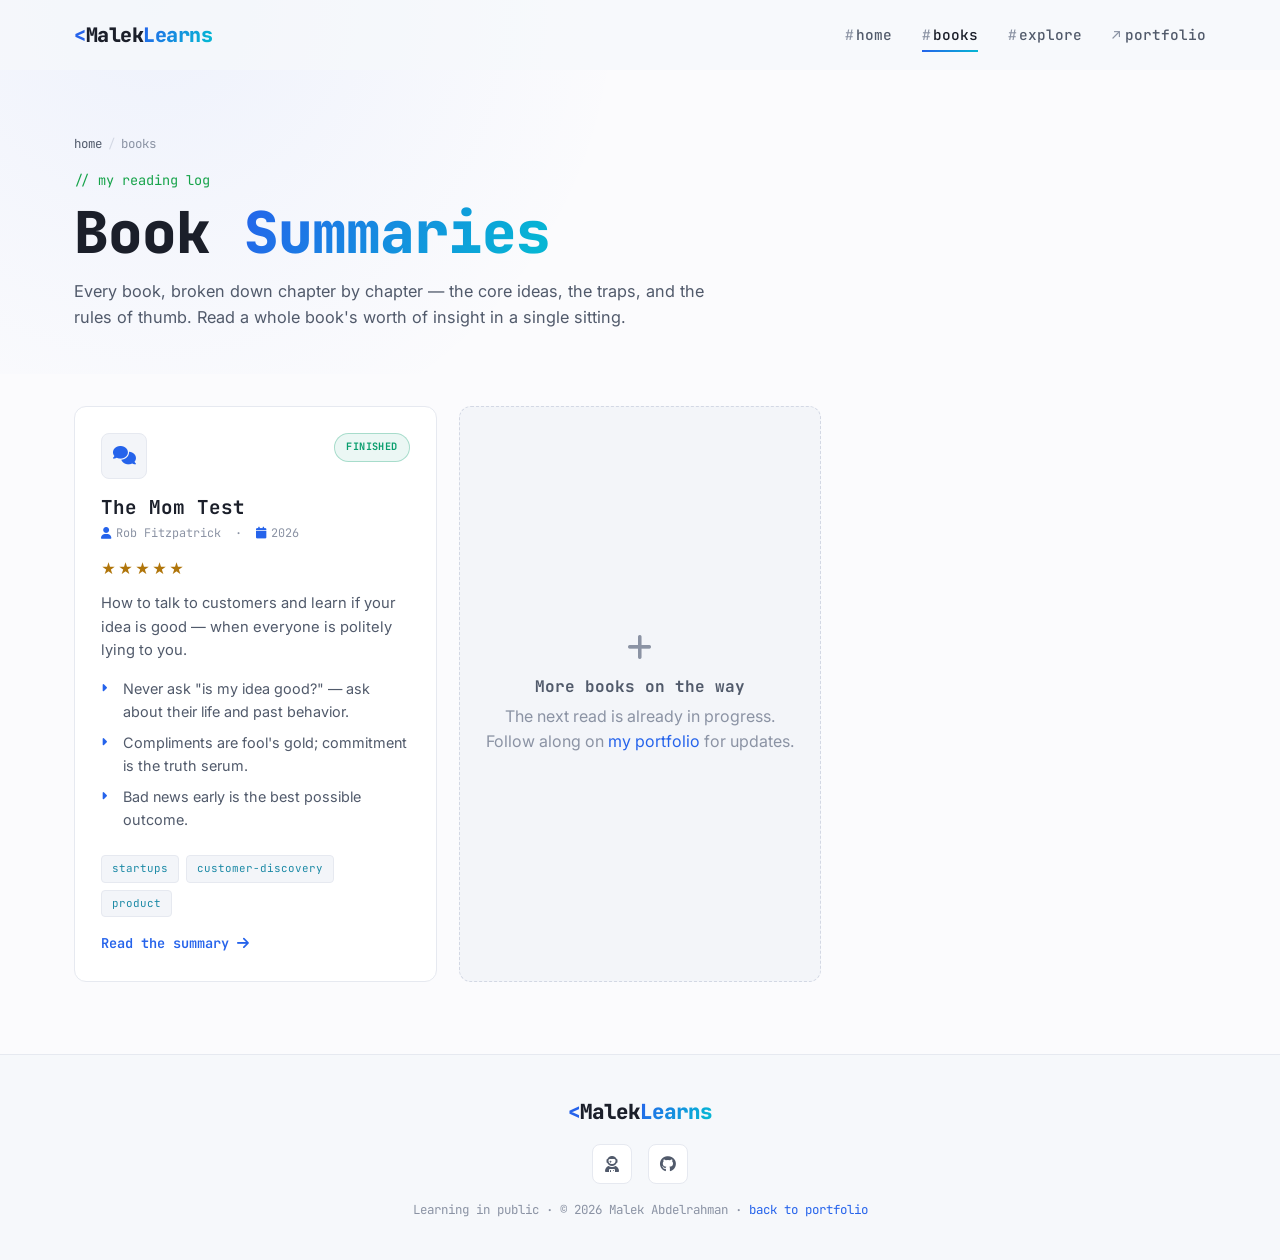
==== books/index.html @ 6e014e61 "Add learning hub website (Code Studio theme) with The Mom Test summary Build a static GitHub Pages l" ====
<!DOCTYPE html>
<html lang="en">
<head>
    <meta charset="UTF-8">
    <meta name="viewport" content="width=device-width, initial-scale=1.0">
    <title>Book Summaries | MalekLearns</title>
    <meta name="description" content="Chapter-by-chapter book summaries — the big ideas, traps to avoid, and rules of thumb you can actually use.">
    <link rel="preconnect" href="https://fonts.googleapis.com">
    <link rel="preconnect" href="https://fonts.gstatic.com" crossorigin>
    <link href="https://fonts.googleapis.com/css2?family=JetBrains+Mono:wght@400;500;700;800&family=Inter:wght@400;500;600;700;800&display=swap" rel="stylesheet">
    <link rel="stylesheet" href="https://cdnjs.cloudflare.com/ajax/libs/font-awesome/6.5.1/css/all.min.css">
    <link rel="stylesheet" href="../css/styles.css">
    <link rel="stylesheet" href="../css/learning.css">
</head>
<body class="theme-studio" data-tilt="off">

    <div class="scroll-progress" id="scrollProgress"></div>

    <!-- NAVBAR -->
    <nav class="navbar" id="navbar">
        <div class="nav-container">
            <a href="../index.html" class="nav-logo"><span class="logo-bracket">&lt;</span>Malek<span class="logo-dot">Learns</span></a>
            <div class="nav-links" id="navLinks">
                <a href="../index.html" class="nav-link">home</a>
                <a href="./index.html" class="nav-link active">books</a>
                <a href="../index.html#explore" class="nav-link">explore</a>
                <a href="https://malek-abdelrahman-hassan.github.io/" class="nav-link external" target="_blank" rel="noopener">portfolio</a>
            </div>
            <button class="nav-toggle" id="navToggle" aria-label="Toggle menu"><span></span><span></span><span></span></button>
        </div>
    </nav>
    <div class="nav-overlay" id="navOverlay"></div>

    <!-- PAGE HERO -->
    <header class="page-hero">
        <div class="container">
            <p class="crumbs"><a href="../index.html">home</a><span>/</span>books</p>
            <p class="page-kicker">// my reading log</p>
            <h1 class="page-title">Book <span class="name-highlight">Summaries</span></h1>
            <p class="page-sub">Every book, broken down chapter by chapter — the core ideas, the traps, and the rules of thumb. Read a whole book's worth of insight in a single sitting.</p>
        </div>
    </header>

    <!-- BOOKS GRID -->
    <main class="section" style="padding-top:32px;">
        <div class="container">
            <div class="knowledge-grid">

                <!-- The Mom Test -->
                <a href="./the-mom-test/" class="k-card scroll-reveal">
                    <div class="k-head">
                        <div class="k-icon"><i class="fas fa-comments"></i></div>
                        <span class="k-status done">Finished</span>
                    </div>
                    <h3 class="k-title">The Mom Test</h3>
                    <p class="k-meta"><i class="fas fa-user"></i>Rob Fitzpatrick &nbsp;·&nbsp; <i class="fas fa-calendar"></i>2026</p>
                    <div class="k-rating">★★★★★</div>
                    <p class="k-desc">How to talk to customers and learn if your idea is good — when everyone is politely lying to you.</p>
                    <ul class="k-takeaways">
                        <li>Never ask "is my idea good?" — ask about their life and past behavior.</li>
                        <li>Compliments are fool's gold; commitment is the truth serum.</li>
                        <li>Bad news early is the best possible outcome.</li>
                    </ul>
                    <div class="k-tags"><span class="k-tag">startups</span><span class="k-tag">customer-discovery</span><span class="k-tag">product</span></div>
                    <span class="k-cta">Read the summary <i class="fas fa-arrow-right"></i></span>
                </a>

                <!-- Placeholder -->
                <div class="k-card is-soon scroll-reveal">
                    <i class="fas fa-plus"></i>
                    <p class="k-soon-title">More books on the way</p>
                    <p>The next read is already in progress. Follow along on <a href="https://malek-abdelrahman-hassan.github.io/" target="_blank" rel="noopener" style="color:var(--accent)">my portfolio</a> for updates.</p>
                </div>

            </div>
        </div>
    </main>

    <!-- FOOTER -->
    <footer class="footer">
        <div class="container footer-content">
            <div class="footer-logo"><span class="logo-bracket">&lt;</span>Malek<span class="logo-dot">Learns</span></div>
            <div class="footer-socials">
                <a href="https://malek-abdelrahman-hassan.github.io/" target="_blank" rel="noopener" aria-label="Portfolio"><i class="fas fa-user-astronaut"></i></a>
                <a href="https://github.com/Malek-Abdelrahman-Hassan/MalekLearns" target="_blank" rel="noopener" aria-label="GitHub"><i class="fab fa-github"></i></a>
            </div>
            <p class="footer-copy">Learning in public · &copy; <span id="year">2026</span> Malek Abdelrahman · <a href="https://malek-abdelrahman-hassan.github.io/" target="_blank" rel="noopener">back to portfolio</a></p>
        </div>
    </footer>

    <script src="../js/scripts.js"></script>
</body>
</html>
---- css/styles.css ----
/* ============================================================
   Code Studio — core theme
   Light, dynamic IDE / code-editor aesthetic.
   Single source of truth for tokens, layout, nav, footer,
   buttons, and shared animations. See STUDIO-THEME-GUIDE.md.
   ============================================================ */

:root {
    /* surfaces */
    --bg: #fbfbfd;
    --bg-2: #f3f5f9;
    --chrome: #f6f8fb;
    --surface: #ffffff;
    --line: #e6e9f0;
    --line-strong: #d3d8e4;

    /* text */
    --ink: #1b1f2a;
    --ink-soft: #515a6b;
    --ink-faint: #8b93a4;

    /* syntax tokens */
    --kw: #9b2bd6;
    --fn: #b0750a;
    --str: #c0392b;
    --num: #0a9e6e;
    --type: #1d8aa6;
    --var: #2563eb;
    --comment: #16a34a;

    /* brand */
    --accent: #2563eb;
    --accent-rgb: 37, 99, 235;
    --grad: linear-gradient(120deg, #2563eb, #06b6d4 50%, #9b2bd6);

    /* type */
    --font-display: 'JetBrains Mono', monospace;
    --font-body: 'Inter', -apple-system, BlinkMacSystemFont, sans-serif;
    --font-mono: 'JetBrains Mono', monospace;

    /* metrics */
    --nav-height: 70px;
    --maxw: 1180px;
    --radius: 12px;
    --radius-sm: 8px;
    --transition: 0.28s cubic-bezier(0.16, 1, 0.3, 1);
}

/* ============ RESET / BASE ============ */
*, *::before, *::after { box-sizing: border-box; margin: 0; padding: 0; }

html { scroll-behavior: smooth; scroll-padding-top: calc(var(--nav-height) + 20px); }

body {
    font-family: var(--font-body);
    background: var(--bg);
    color: var(--ink-soft);
    line-height: 1.6;
    -webkit-font-smoothing: antialiased;
    text-rendering: optimizeLegibility;
    overflow-x: hidden;
}

a { color: inherit; text-decoration: none; }
img { max-width: 100%; display: block; }
ul { list-style: none; }

.container { width: 100%; max-width: var(--maxw); margin: 0 auto; padding: 0 24px; }

.section { padding: 72px 0; }

/* ============ SCROLL PROGRESS ============ */
.scroll-progress {
    position: fixed; top: 0; left: 0; height: 3px; width: 0%;
    background: var(--grad); background-size: 200% auto;
    animation: slideGrad 5s linear infinite;
    z-index: 2000;
}

/* ============ NAVBAR ============ */
.navbar {
    position: fixed; top: 0; left: 0; right: 0; height: var(--nav-height);
    display: flex; align-items: center;
    background: rgba(246, 248, 251, 0.72);
    border-bottom: 1px solid transparent;
    z-index: 1000; transition: var(--transition);
}
.navbar.scrolled {
    backdrop-filter: blur(12px); -webkit-backdrop-filter: blur(12px);
    border-bottom-color: var(--line);
    box-shadow: 0 4px 24px rgba(20, 30, 60, 0.05);
}
.nav-container {
    width: 100%; max-width: var(--maxw); margin: 0 auto; padding: 0 24px;
    display: flex; align-items: center; justify-content: space-between;
}
.nav-logo {
    font-family: var(--font-display); font-weight: 800; font-size: 1.25rem;
    color: var(--ink); letter-spacing: -0.5px;
}
.logo-bracket { color: var(--accent); }
.logo-dot {
    background: var(--grad); background-size: 200% auto;
    -webkit-background-clip: text; background-clip: text;
    -webkit-text-fill-color: transparent;
    animation: slideGrad 5s linear infinite;
}

.nav-links { display: flex; align-items: center; gap: 30px; }
.nav-link {
    position: relative; font-family: var(--font-display); font-size: 0.9rem;
    font-weight: 500; color: var(--ink-soft); transition: color var(--transition);
}
.nav-link::before { content: '#'; color: var(--ink-faint); margin-right: 2px; }
.nav-link::after {
    content: ''; position: absolute; left: 0; bottom: -6px; height: 2px; width: 0;
    background: var(--grad); background-size: 200% auto;
    animation: slideGrad 5s linear infinite; transition: width var(--transition);
}
.nav-link:hover, .nav-link.active { color: var(--ink); }
.nav-link:hover::after, .nav-link.active::after { width: 100%; }
.nav-link.external::before { content: '↗'; margin-right: 4px; }

.nav-toggle {
    display: none; flex-direction: column; gap: 5px; background: none;
    border: none; cursor: pointer; padding: 6px; z-index: 1100;
}
.nav-toggle span {
    display: block; width: 24px; height: 2px; background: var(--ink);
    border-radius: 2px; transition: var(--transition);
}
.nav-toggle.open span:nth-child(1) { transform: translateY(7px) rotate(45deg); }
.nav-toggle.open span:nth-child(2) { opacity: 0; }
.nav-toggle.open span:nth-child(3) { transform: translateY(-7px) rotate(-45deg); }

.nav-overlay {
    position: fixed; inset: 0; background: rgba(20, 25, 40, 0.4);
    backdrop-filter: blur(2px); opacity: 0; pointer-events: none;
    transition: opacity var(--transition); z-index: 900;
}
.nav-overlay.show { opacity: 1; pointer-events: auto; }

/* ============ BUTTONS ============ */
.btn {
    display: inline-flex; align-items: center; gap: 9px;
    font-family: var(--font-display); font-weight: 600; font-size: 0.92rem;
    padding: 12px 22px; border-radius: var(--radius-sm); cursor: pointer;
    border: 1px solid transparent; transition: var(--transition); white-space: nowrap;
}
.btn i { font-size: 0.9em; }
.btn-primary {
    background: var(--accent); color: #fff;
    box-shadow: 0 6px 18px rgba(var(--accent-rgb), 0.25);
}
.btn-primary:hover {
    transform: translateY(-2px);
    box-shadow: 0 10px 26px rgba(var(--accent-rgb), 0.35);
}
.btn-outline {
    background: var(--surface); color: var(--ink); border-color: var(--line-strong);
}
.btn-outline:hover { border-color: var(--accent); color: var(--accent); transform: translateY(-2px); }

/* ============ SECTION HEADER ============ */
.section-header { text-align: center; max-width: 640px; margin: 0 auto 48px; }
.section-tag {
    font-family: var(--font-mono); font-size: 0.78rem; color: var(--comment);
    letter-spacing: 0.04em; margin-bottom: 12px;
}
.section-tag::before { content: '// '; }
.section-title {
    font-family: var(--font-display); font-weight: 800; color: var(--ink);
    font-size: clamp(1.7rem, 4vw, 2.4rem); letter-spacing: -0.5px;
}
.section-line {
    width: 64px; height: 4px; margin: 16px auto 0; border-radius: 4px;
    background: var(--grad); background-size: 200% auto;
    animation: slideGrad 5s linear infinite;
}

/* gradient text helper */
.name-highlight {
    background: var(--grad); background-size: 200% auto;
    -webkit-background-clip: text; background-clip: text;
    -webkit-text-fill-color: transparent;
    animation: slideGrad 6s linear infinite;
}

/* ============ FOOTER ============ */
.footer {
    background: var(--chrome); border-top: 1px solid var(--line);
    padding: 40px 0;
}
.footer-content {
    display: flex; flex-direction: column; align-items: center; gap: 16px; text-align: center;
}
.footer-logo {
    font-family: var(--font-display); font-weight: 800; font-size: 1.3rem; color: var(--ink);
}
.footer-socials { display: flex; gap: 16px; }
.footer-socials a {
    width: 40px; height: 40px; display: grid; place-items: center;
    background: var(--surface); border: 1px solid var(--line);
    border-radius: var(--radius-sm); color: var(--ink-soft);
    font-size: 1rem; transition: var(--transition);
}
.footer-socials a:hover {
    color: var(--accent); border-color: var(--accent); transform: translateY(-3px);
}
.footer-copy { font-family: var(--font-mono); font-size: 0.78rem; color: var(--ink-faint); }
.footer-copy a { color: var(--accent); }

/* ============ ANIMATIONS ============ */
@keyframes slideGrad { to { background-position: 200% center; } }
@keyframes blink { 50% { opacity: 0; } }
@keyframes floatChip { 0%, 100% { transform: translateY(0); } 50% { transform: translateY(-9px); } }
@keyframes pulse { 0% { transform: scale(1); opacity: 0.5; } 100% { transform: scale(2.6); opacity: 0; } }
@keyframes revealUp { to { opacity: 1; transform: translateY(0); } }

.typing-cursor { display: inline-block; width: 2px; background: var(--accent); animation: blink 1s step-end infinite; }
.float-chip { animation: floatChip 5s ease-in-out infinite; }

.reveal-up { opacity: 0; transform: translateY(20px); animation: revealUp 0.7s forwards; }

.scroll-reveal { opacity: 0; transform: translateY(22px); transition: opacity 0.6s ease, transform 0.6s ease; }
.scroll-reveal.revealed { opacity: 1; transform: translateY(0); }

/* ============ SKILL BAR ============ */
.skill-bar { height: 8px; background: var(--bg-2); border: 1px solid var(--line); border-radius: 4px; overflow: hidden; }
.skill-fill {
    display: block; height: 100%; width: 0;
    background: var(--grad); background-size: 200% auto;
    animation: slideGrad 5s linear infinite; border-radius: 4px;
    transition: width 1.1s cubic-bezier(0.16, 1, 0.3, 1);
}

/* ============ RESPONSIVE NAV ============ */
@media (max-width: 768px) {
    .nav-toggle { display: flex; }
    .nav-links {
        position: fixed; top: 0; right: 0; height: 100vh; width: min(78vw, 300px);
        flex-direction: column; align-items: flex-start; justify-content: center;
        gap: 26px; padding: 0 36px; background: var(--surface);
        border-left: 1px solid var(--line); transform: translateX(100%);
        transition: transform var(--transition); z-index: 1000;
    }
    .nav-links.open { transform: translateX(0); }
    .nav-link { font-size: 1.05rem; }
    .section { padding: 56px 0; }
}

/* ============ REDUCED MOTION ============ */
@media (prefers-reduced-motion: reduce) {
    html { scroll-behavior: auto; }
    *, *::before, *::after {
        animation-duration: 0.001ms !important;
        animation-iteration-count: 1 !important;
        transition-duration: 0.001ms !important;
    }
}
---- css/learning.css ----
/* ============================================================
   Learning pages — components for the knowledge hub
   (home, books listing, book summary pages).
   Builds on css/styles.css tokens. See STUDIO-THEME-GUIDE.md §6.
   ============================================================ */

/* ============ COMPACT PAGE HERO ============ */
.page-hero {
    padding: calc(var(--nav-height) + 64px) 0 44px;
    background: radial-gradient(circle at 12% 0%, rgba(37, 99, 235, 0.06), transparent 40%);
}
.page-kicker { font-family: var(--font-mono); color: var(--comment); margin-bottom: 10px; font-size: 0.85rem; }
.page-title {
    font-family: var(--font-display); font-weight: 800;
    font-size: clamp(2.2rem, 6vw, 3.6rem); letter-spacing: -1px; color: var(--ink);
    line-height: 1.05;
}
.page-sub { color: var(--ink-soft); max-width: 640px; margin-top: 16px; font-size: 1.02rem; }
.page-actions { display: flex; flex-wrap: wrap; gap: 14px; margin-top: 28px; }

/* breadcrumb */
.crumbs { font-family: var(--font-mono); font-size: 0.78rem; color: var(--ink-faint); margin-bottom: 16px; }
.crumbs a { color: var(--ink-soft); transition: color var(--transition); }
.crumbs a:hover { color: var(--accent); }
.crumbs span { margin: 0 6px; color: var(--line-strong); }

/* ============ HOME HERO (big) ============ */
.hero {
    position: relative; padding: calc(var(--nav-height) + 80px) 0 80px;
    background: radial-gradient(circle at 80% 10%, rgba(155, 43, 214, 0.05), transparent 45%),
                radial-gradient(circle at 10% 30%, rgba(37, 99, 235, 0.06), transparent 40%);
    overflow: hidden;
}
.hero-greeting { font-family: var(--font-mono); color: var(--comment); font-size: 0.95rem; margin-bottom: 14px; }
.hero-title {
    font-family: var(--font-display); font-weight: 800; color: var(--ink);
    font-size: clamp(2.4rem, 7vw, 4.2rem); line-height: 1.05; letter-spacing: -1.5px;
}
.hero-sub {
    margin-top: 20px; max-width: 600px; font-size: 1.08rem; color: var(--ink-soft);
}
.hero-actions { display: flex; flex-wrap: wrap; gap: 14px; margin-top: 32px; }
.hero-meta {
    margin-top: 40px; display: flex; flex-wrap: wrap; gap: 26px;
    font-family: var(--font-mono); font-size: 0.82rem; color: var(--ink-faint);
}
.hero-meta strong {
    display: block; font-size: 1.5rem; color: var(--ink); font-weight: 800;
}
.hero-meta .name-highlight { font-size: 1.5rem; }

/* ============ KNOWLEDGE GRID ============ */
.knowledge-grid {
    display: grid; grid-template-columns: repeat(auto-fill, minmax(320px, 1fr)); gap: 22px;
}

/* ============ CARD (book / course / note / category) ============ */
.k-card {
    position: relative; display: flex; flex-direction: column;
    background: var(--surface); border: 1px solid var(--line);
    border-radius: var(--radius); padding: 26px; overflow: hidden; transition: var(--transition);
}
.k-card::before {
    content: ''; position: absolute; inset: 0 0 auto 0; height: 3px;
    background: var(--grad); background-size: 200% auto; transform: scaleX(0);
    transform-origin: left; transition: transform var(--transition); animation: slideGrad 5s linear infinite;
}
.k-card:hover { transform: translateY(-4px); border-color: var(--accent); box-shadow: 0 14px 34px rgba(20, 30, 60, 0.09); }
.k-card:hover::before { transform: scaleX(1); }

/* a card that is a link */
a.k-card { color: inherit; }

/* placeholder / coming-soon card */
.k-card.is-soon {
    border-style: dashed; border-color: var(--line-strong); background: var(--bg-2);
    align-items: center; justify-content: center; text-align: center; min-height: 220px; color: var(--ink-faint);
}
.k-card.is-soon::before { display: none; }
.k-card.is-soon:hover { transform: none; border-color: var(--accent); box-shadow: none; }
.k-card.is-soon i { font-size: 1.8rem; margin-bottom: 12px; color: var(--ink-faint); }
.k-card.is-soon .k-soon-title { font-family: var(--font-display); font-weight: 700; color: var(--ink-soft); margin-bottom: 4px; }

.k-head { display: flex; justify-content: space-between; align-items: flex-start; margin-bottom: 16px; }
.k-icon {
    width: 46px; height: 46px; display: grid; place-items: center; background: var(--bg-2);
    border: 1px solid var(--line); border-radius: var(--radius-sm); color: var(--accent); font-size: 1.15rem;
}

/* status pill */
.k-status {
    font-family: var(--font-mono); font-size: 0.64rem; text-transform: uppercase; letter-spacing: 0.04em;
    font-weight: 700; padding: 5px 11px; border-radius: 999px; border: 1px solid var(--line);
    background: var(--bg-2); color: var(--ink-soft);
}
.k-status.done { color: var(--num); border-color: rgba(10, 158, 110, 0.3); background: rgba(10, 158, 110, 0.08); }
.k-status.reading, .k-status.in-progress { color: var(--var); border-color: rgba(37, 99, 235, 0.3); background: rgba(37, 99, 235, 0.08); }
.k-status.planned { color: var(--kw); border-color: rgba(155, 43, 214, 0.3); background: rgba(155, 43, 214, 0.08); }

.k-title { font-family: var(--font-display); font-weight: 700; font-size: 1.2rem; line-height: 1.3; color: var(--ink); margin-bottom: 4px; }
.k-meta { font-family: var(--font-mono); font-size: 0.74rem; color: var(--ink-faint); margin-bottom: 14px; }
.k-meta i { margin-right: 5px; color: var(--accent); }
.k-desc { color: var(--ink-soft); font-size: 0.92rem; }

/* takeaways */
.k-takeaways { margin: 14px 0 0; padding: 0; }
.k-takeaways li { position: relative; padding-left: 22px; margin-bottom: 8px; color: var(--ink-soft); font-size: 0.9rem; }
.k-takeaways li::before {
    content: '\f0da'; font-family: 'Font Awesome 6 Free'; font-weight: 900;
    position: absolute; left: 0; top: 2px; color: var(--accent); font-size: 0.72rem;
}

/* tags */
.k-tags { display: flex; flex-wrap: wrap; gap: 7px; margin-top: 16px; }
.k-tag {
    font-family: var(--font-mono); font-size: 0.68rem; padding: 4px 10px; background: var(--bg-2);
    color: var(--type); border: 1px solid var(--line); border-radius: 4px;
}

/* rating */
.k-rating { color: var(--fn); font-size: 0.9rem; letter-spacing: 2px; margin-bottom: 12px; }
.k-rating .empty { color: var(--line-strong); }

/* card footer link */
.k-cta {
    margin-top: auto; padding-top: 16px; font-family: var(--font-display); font-weight: 600;
    font-size: 0.85rem; color: var(--accent); display: inline-flex; align-items: center; gap: 8px;
}
.k-card:hover .k-cta i { transform: translateX(4px); }
.k-cta i { transition: transform var(--transition); }

/* progress bar */
.k-progress { height: 8px; background: var(--bg-2); border: 1px solid var(--line); border-radius: 4px; overflow: hidden; margin-top: 14px; }
.k-progress > span { display: block; height: 100%; background: var(--grad); background-size: 200% auto; animation: slideGrad 5s linear infinite; border-radius: 4px; }

/* ============ FEATURED BANNER ============ */
.featured {
    position: relative; display: grid; grid-template-columns: auto 1fr; gap: 28px; align-items: center;
    background: var(--surface); border: 1px solid var(--line); border-radius: var(--radius);
    padding: 32px; overflow: hidden; transition: var(--transition);
}
.featured::before {
    content: ''; position: absolute; inset: 0 auto 0 0; width: 4px;
    background: var(--grad); background-size: auto 200%; animation: slideGrad 5s linear infinite;
}
.featured:hover { border-color: var(--accent); box-shadow: 0 14px 34px rgba(20, 30, 60, 0.09); }
.featured-cover {
    width: 120px; height: 168px; border-radius: var(--radius-sm);
    background: var(--grad); background-size: 200% auto; animation: slideGrad 6s linear infinite;
    display: grid; place-items: center; color: #fff; font-size: 2.4rem;
    box-shadow: 0 10px 30px rgba(var(--accent-rgb), 0.25);
}
.featured-eyebrow { font-family: var(--font-mono); font-size: 0.76rem; color: var(--comment); margin-bottom: 8px; }
.featured-eyebrow::before { content: '// '; }
.featured-title { font-family: var(--font-display); font-weight: 800; font-size: 1.6rem; color: var(--ink); margin-bottom: 6px; }
.featured-meta { font-family: var(--font-mono); font-size: 0.78rem; color: var(--ink-faint); margin-bottom: 14px; }
.featured-desc { color: var(--ink-soft); margin-bottom: 18px; max-width: 560px; }

@media (max-width: 640px) {
    .featured { grid-template-columns: 1fr; text-align: center; justify-items: center; }
    .featured::before { width: 100%; height: 4px; inset: 0 0 auto 0; }
}

/* ============ BOOK PAGE LAYOUT (TOC + content) ============ */
.book-layout {
    display: grid; grid-template-columns: 240px 1fr; gap: 48px;
    max-width: 1080px; margin: 0 auto; align-items: start;
}

/* sticky chapter TOC */
.toc { position: sticky; top: calc(var(--nav-height) + 24px); }
.toc-label {
    font-family: var(--font-mono); font-size: 0.72rem; text-transform: uppercase; letter-spacing: 0.08em;
    color: var(--ink-faint); margin-bottom: 14px; padding-left: 14px;
}
.toc-list { border-left: 2px solid var(--line); }
.toc-list a {
    display: block; padding: 7px 0 7px 14px; margin-left: -2px;
    border-left: 2px solid transparent; font-family: var(--font-mono); font-size: 0.82rem;
    color: var(--ink-soft); line-height: 1.4; transition: var(--transition);
}
.toc-list a:hover { color: var(--ink); }
.toc-list a.active { color: var(--accent); border-left-color: var(--accent); font-weight: 600; }
.toc-num { color: var(--ink-faint); margin-right: 8px; }
.toc-list a.active .toc-num { color: var(--accent); }

/* ============ PROSE (long summaries / notes) ============ */
.prose { max-width: 760px; font-family: var(--font-body); color: var(--ink-soft); line-height: 1.8; }
.prose > section { padding-top: 8px; margin-bottom: 28px; border-bottom: 1px solid var(--line); padding-bottom: 28px; }
.prose > section:last-child { border-bottom: none; }
.chapter-eyebrow { font-family: var(--font-mono); font-size: 0.76rem; color: var(--ink-faint); margin-bottom: 6px; }
.prose h2 { font-family: var(--font-display); color: var(--ink); font-size: 1.55rem; margin: 8px 0 14px; line-height: 1.25; }
.prose h3 { font-family: var(--font-display); color: var(--ink); font-size: 1.18rem; margin: 26px 0 10px; }
.prose h4 { font-family: var(--font-display); color: var(--ink); font-size: 1rem; margin: 20px 0 8px; }
.prose p { margin-bottom: 16px; }
.prose strong { color: var(--var); font-weight: 600; }
.prose a { color: var(--accent); text-decoration: underline; text-underline-offset: 3px; }
.prose ul, .prose ol { margin: 0 0 16px 22px; }
.prose ul { list-style: disc; }
.prose ol { list-style: decimal; }
.prose li { margin-bottom: 8px; }
.prose code {
    font-family: var(--font-mono); font-size: 0.88em; background: var(--bg-2);
    border: 1px solid var(--line); padding: 2px 6px; border-radius: 4px; color: var(--str);
}
.prose blockquote {
    border-left: 3px solid var(--accent); background: var(--bg-2); padding: 14px 18px;
    border-radius: 0 var(--radius-sm) var(--radius-sm) 0; margin: 18px 0; color: var(--ink); font-style: italic;
}

/* ============ TABLE (good vs bad questions etc.) ============ */
.prose table {
    width: 100%; border-collapse: collapse; margin: 18px 0; font-size: 0.9rem;
    border: 1px solid var(--line); border-radius: var(--radius-sm); overflow: hidden;
}
.prose th, .prose td { text-align: left; padding: 11px 14px; border-bottom: 1px solid var(--line); vertical-align: top; }
.prose th {
    background: var(--chrome); font-family: var(--font-display); font-weight: 700;
    color: var(--ink); font-size: 0.82rem;
}
.prose tr:last-child td { border-bottom: none; }
.prose tbody tr:hover { background: var(--bg-2); }

/* ============ CALLOUTS (Obsidian-style admonitions) ============ */
.callout {
    position: relative; margin: 20px 0; padding: 16px 18px 16px 48px;
    border: 1px solid var(--line); border-left-width: 3px; border-radius: var(--radius-sm);
    background: var(--bg-2); color: var(--ink); font-style: normal;
}
.callout::before {
    position: absolute; left: 16px; top: 17px; font-family: 'Font Awesome 6 Free'; font-weight: 900;
    font-size: 0.95rem;
}
.callout-title {
    font-family: var(--font-display); font-weight: 700; font-size: 0.82rem;
    text-transform: uppercase; letter-spacing: 0.04em; margin-bottom: 6px; display: block;
}
.callout p:last-child { margin-bottom: 0; }
.callout p { margin-bottom: 10px; }

/* quote / core idea — blue */
.callout.quote { border-left-color: var(--var); background: rgba(37, 99, 235, 0.05); }
.callout.quote::before { content: '\f10d'; color: var(--var); }
.callout.quote .callout-title { color: var(--var); }

/* warning / trap — red */
.callout.warning { border-left-color: var(--str); background: rgba(192, 57, 43, 0.05); }
.callout.warning::before { content: '\f071'; color: var(--str); }
.callout.warning .callout-title { color: var(--str); }

/* important — purple */
.callout.important { border-left-color: var(--kw); background: rgba(155, 43, 214, 0.05); }
.callout.important::before { content: '\f0eb'; color: var(--kw); }
.callout.important .callout-title { color: var(--kw); }

/* example — green */
.callout.example { border-left-color: var(--num); background: rgba(10, 158, 110, 0.05); }
.callout.example::before { content: '\f0c3'; color: var(--num); }
.callout.example .callout-title { color: var(--num); }

/* ============ TAKEAWAYS / RULES BOXES ============ */
.box {
    background: var(--surface); border: 1px solid var(--line); border-radius: var(--radius);
    padding: 22px 24px; margin: 22px 0;
}
.box-title {
    font-family: var(--font-display); font-weight: 700; color: var(--ink); font-size: 1rem;
    display: flex; align-items: center; gap: 9px; margin-bottom: 14px;
}
.box-title i { color: var(--accent); }
.box ol, .box ul { margin: 0 0 0 4px; list-style: none; }
.box li { position: relative; padding-left: 26px; margin-bottom: 10px; font-size: 0.92rem; color: var(--ink-soft); line-height: 1.6; }
.box.takeaways li::before {
    content: counter(item); counter-increment: item;
    position: absolute; left: 0; top: 1px; width: 18px; height: 18px;
    background: rgba(var(--accent-rgb), 0.1); color: var(--accent); border-radius: 4px;
    font-family: var(--font-mono); font-size: 0.66rem; font-weight: 700;
    display: grid; place-items: center;
}
.box.takeaways ol { counter-reset: item; }
.box.rules li::before {
    content: '\f0a4'; font-family: 'Font Awesome 6 Free'; font-weight: 900;
    position: absolute; left: 0; top: 2px; color: var(--fn); font-size: 0.8rem;
}

/* ============ CHAPTER NAV (prev / next inside page) ============ */
.section-anchor { scroll-margin-top: calc(var(--nav-height) + 20px); }

/* ============ CTA STRIP ============ */
.cta-strip {
    background: var(--surface); border: 1px solid var(--line); border-radius: var(--radius);
    padding: 36px; text-align: center; margin-top: 40px; position: relative; overflow: hidden;
}
.cta-strip::before {
    content: ''; position: absolute; inset: 0 0 auto 0; height: 4px;
    background: var(--grad); background-size: 200% auto; animation: slideGrad 5s linear infinite;
}
.cta-strip h3 { font-family: var(--font-display); color: var(--ink); font-size: 1.4rem; margin-bottom: 10px; }
.cta-strip p { color: var(--ink-soft); max-width: 520px; margin: 0 auto 22px; }

/* ============ RESPONSIVE ============ */
@media (max-width: 900px) {
    .book-layout { grid-template-columns: 1fr; gap: 24px; }
    .toc {
        position: static; background: var(--bg-2); border: 1px solid var(--line);
        border-radius: var(--radius-sm); padding: 16px 18px;
    }
    .toc-list { max-height: none; }
}
@media (max-width: 768px) {
    .knowledge-grid { grid-template-columns: 1fr; }
    .page-hero { padding-top: calc(var(--nav-height) + 40px); }
    .prose { max-width: 100%; }
}
@media (prefers-reduced-motion: reduce) {
    *, *::before, *::after {
        animation-duration: 0.001ms !important; animation-iteration-count: 1 !important;
        transition-duration: 0.001ms !important;
    }
}
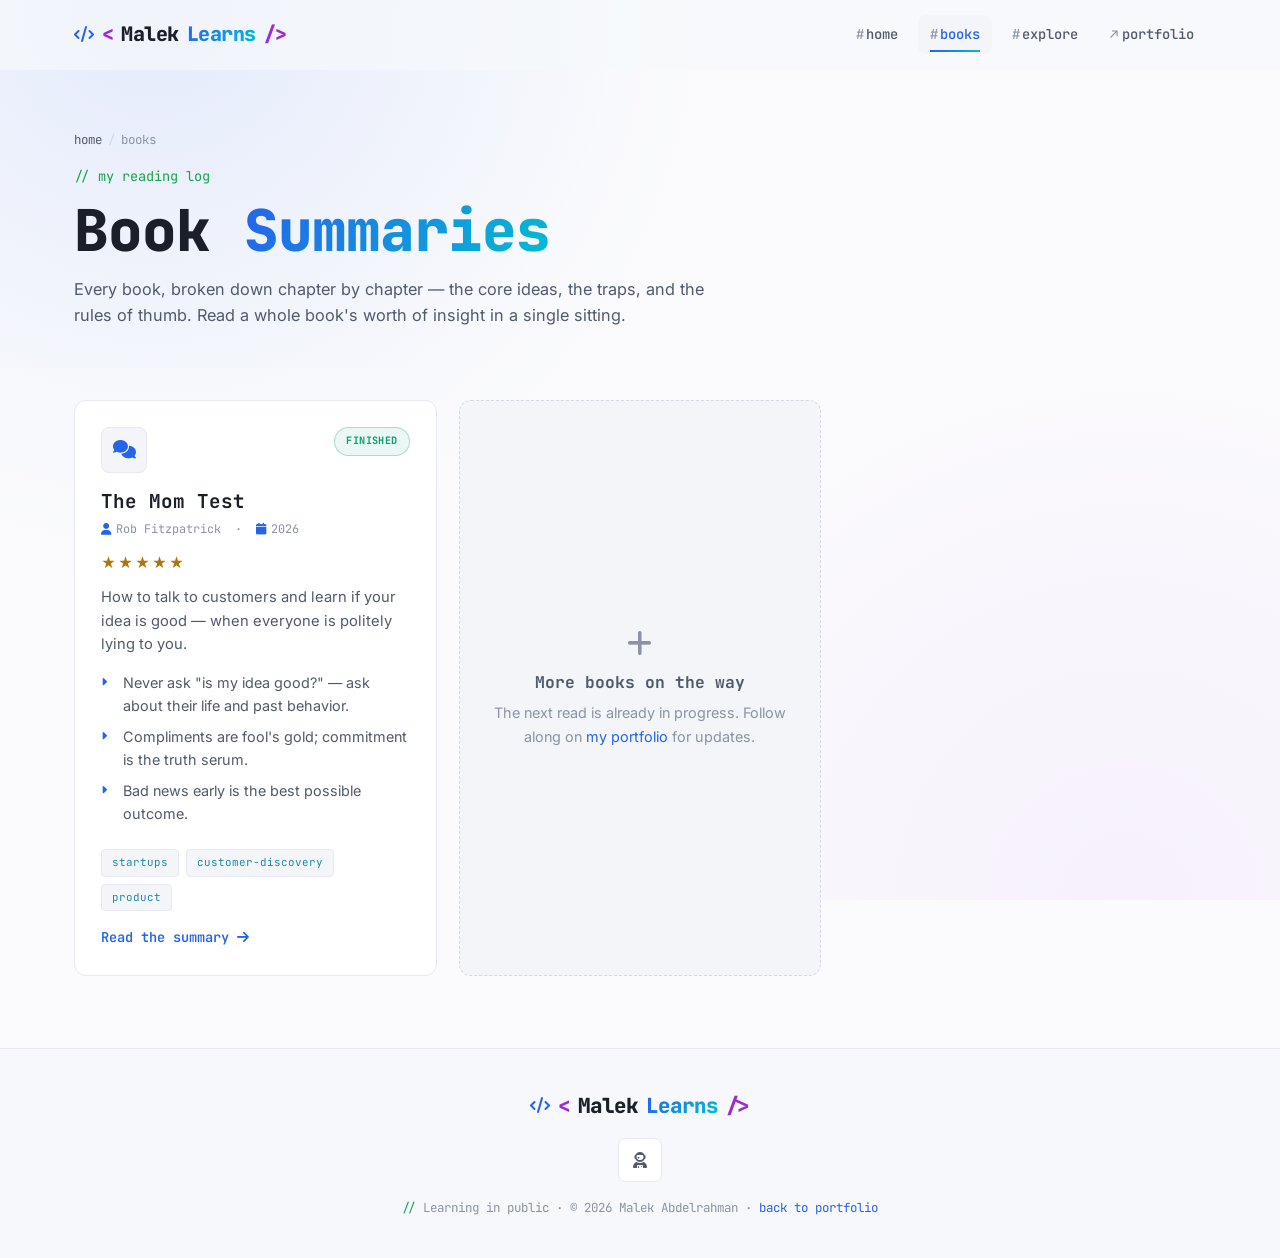
==== commit 763996e4: "Refine README, ignore Theme/, and stabilize sticky UI elements - Rewrite README with a more professi" ====
--- a/books/index.html
+++ b/books/index.html
@@ -19,7 +19,7 @@
     <!-- NAVBAR -->
     <nav class="navbar" id="navbar">
         <div class="nav-container">
-            <a href="../index.html" class="nav-logo"><span class="logo-bracket">&lt;</span>Malek<span class="logo-dot">Learns</span></a>
+            <a href="../index.html" class="nav-logo"><span class="logo-bracket">&lt;</span>Malek<span class="logo-dot">Learns</span><span class="logo-bracket">/&gt;</span></a>
             <div class="nav-links" id="navLinks">
                 <a href="../index.html" class="nav-link">home</a>
                 <a href="./index.html" class="nav-link active">books</a>
@@ -79,10 +79,9 @@
     <!-- FOOTER -->
     <footer class="footer">
         <div class="container footer-content">
-            <div class="footer-logo"><span class="logo-bracket">&lt;</span>Malek<span class="logo-dot">Learns</span></div>
+            <div class="footer-logo"><span class="logo-bracket">&lt;</span>Malek<span class="logo-dot">Learns</span><span class="logo-bracket">/&gt;</span></div>
             <div class="footer-socials">
                 <a href="https://malek-abdelrahman-hassan.github.io/" target="_blank" rel="noopener" aria-label="Portfolio"><i class="fas fa-user-astronaut"></i></a>
-                <a href="https://github.com/Malek-Abdelrahman-Hassan/MalekLearns" target="_blank" rel="noopener" aria-label="GitHub"><i class="fab fa-github"></i></a>
             </div>
             <p class="footer-copy">Learning in public · &copy; <span id="year">2026</span> Malek Abdelrahman · <a href="https://malek-abdelrahman-hassan.github.io/" target="_blank" rel="noopener">back to portfolio</a></p>
         </div>
--- a/css/styles.css
+++ b/css/styles.css
@@ -2,7 +2,7 @@
    Code Studio — core theme
    Light, dynamic IDE / code-editor aesthetic.
    Single source of truth for tokens, layout, nav, footer,
-   buttons, and shared animations. See STUDIO-THEME-GUIDE.md.
+   buttons, and shared animations. See Theme/studio.md.
    ============================================================ */
 
 :root {
@@ -53,12 +53,16 @@
 
 body {
     font-family: var(--font-body);
-    background: var(--bg);
+    background:
+        radial-gradient(circle at 12% 0%, rgba(37, 99, 235, 0.05), transparent 42%),
+        radial-gradient(circle at 88% 100%, rgba(155, 43, 214, 0.05), transparent 42%),
+        var(--bg);
+    background-attachment: fixed;
     color: var(--ink-soft);
     line-height: 1.6;
     -webkit-font-smoothing: antialiased;
     text-rendering: optimizeLegibility;
-    overflow-x: hidden;
+    overflow-x: clip;
 }
 
 a { color: inherit; text-decoration: none; }
@@ -95,10 +99,15 @@
     display: flex; align-items: center; justify-content: space-between;
 }
 .nav-logo {
+    display: inline-flex; align-items: center; gap: 8px;
     font-family: var(--font-display); font-weight: 800; font-size: 1.25rem;
     color: var(--ink); letter-spacing: -0.5px;
 }
-.logo-bracket { color: var(--accent); }
+.nav-logo::before {
+    content: '\f121'; font-family: 'Font Awesome 6 Free'; font-weight: 900;
+    font-size: 1rem; color: var(--accent);
+}
+.logo-bracket { color: var(--kw); }
 .logo-dot {
     background: var(--grad); background-size: 200% auto;
     -webkit-background-clip: text; background-clip: text;
@@ -106,20 +115,21 @@
     animation: slideGrad 5s linear infinite;
 }
 
-.nav-links { display: flex; align-items: center; gap: 30px; }
+.nav-links { display: flex; align-items: center; gap: 8px; }
 .nav-link {
-    position: relative; font-family: var(--font-display); font-size: 0.9rem;
-    font-weight: 500; color: var(--ink-soft); transition: color var(--transition);
+    position: relative; font-family: var(--font-display); font-size: 0.86rem;
+    font-weight: 500; color: var(--ink-soft); padding: 8px 12px; border-radius: var(--radius-sm);
+    transition: color var(--transition), background var(--transition);
 }
 .nav-link::before { content: '#'; color: var(--ink-faint); margin-right: 2px; }
 .nav-link::after {
-    content: ''; position: absolute; left: 0; bottom: -6px; height: 2px; width: 0;
+    content: ''; position: absolute; left: 12px; right: 12px; bottom: 2px; height: 2px; width: 0;
     background: var(--grad); background-size: 200% auto;
     animation: slideGrad 5s linear infinite; transition: width var(--transition);
 }
-.nav-link:hover, .nav-link.active { color: var(--ink); }
-.nav-link:hover::after, .nav-link.active::after { width: 100%; }
-.nav-link.external::before { content: '↗'; margin-right: 4px; }
+.nav-link:hover, .nav-link.active { color: var(--accent); background: var(--bg-2); }
+.nav-link:hover::after, .nav-link.active::after { width: calc(100% - 24px); }
+.nav-link.external::before { content: '\2197'; margin-right: 4px; }
 
 .nav-toggle {
     display: none; flex-direction: column; gap: 5px; background: none;
@@ -164,14 +174,17 @@
 /* ============ SECTION HEADER ============ */
 .section-header { text-align: center; max-width: 640px; margin: 0 auto 48px; }
 .section-tag {
-    font-family: var(--font-mono); font-size: 0.78rem; color: var(--comment);
-    letter-spacing: 0.04em; margin-bottom: 12px;
-}
-.section-tag::before { content: '// '; }
+    display: inline-block; font-family: var(--font-mono); font-size: 0.8rem;
+    color: var(--kw); letter-spacing: 0.02em; margin-bottom: 14px;
+}
+.section-tag::before { content: '<'; color: var(--ink-faint); }
+.section-tag::after { content: '>'; color: var(--ink-faint); }
 .section-title {
     font-family: var(--font-display); font-weight: 800; color: var(--ink);
     font-size: clamp(1.7rem, 4vw, 2.4rem); letter-spacing: -0.5px;
 }
+.section-title::before { content: 'function '; color: var(--kw); font-weight: 500; font-size: 0.62em; }
+.section-title::after { content: '()'; color: var(--ink-faint); font-weight: 500; }
 .section-line {
     width: 64px; height: 4px; margin: 16px auto 0; border-radius: 4px;
     background: var(--grad); background-size: 200% auto;
@@ -195,11 +208,16 @@
     display: flex; flex-direction: column; align-items: center; gap: 16px; text-align: center;
 }
 .footer-logo {
+    display: inline-flex; align-items: center; gap: 8px;
     font-family: var(--font-display); font-weight: 800; font-size: 1.3rem; color: var(--ink);
+}
+.footer-logo::before {
+    content: '\f121'; font-family: 'Font Awesome 6 Free'; font-weight: 900;
+    font-size: 1rem; color: var(--accent);
 }
 .footer-socials { display: flex; gap: 16px; }
 .footer-socials a {
-    width: 40px; height: 40px; display: grid; place-items: center;
+    width: 44px; height: 44px; display: grid; place-items: center;
     background: var(--surface); border: 1px solid var(--line);
     border-radius: var(--radius-sm); color: var(--ink-soft);
     font-size: 1rem; transition: var(--transition);
@@ -208,6 +226,7 @@
     color: var(--accent); border-color: var(--accent); transform: translateY(-3px);
 }
 .footer-copy { font-family: var(--font-mono); font-size: 0.78rem; color: var(--ink-faint); }
+.footer-copy::before { content: '// '; color: var(--comment); }
 .footer-copy a { color: var(--accent); }
 
 /* ============ ANIMATIONS ============ */
@@ -217,7 +236,11 @@
 @keyframes pulse { 0% { transform: scale(1); opacity: 0.5; } 100% { transform: scale(2.6); opacity: 0; } }
 @keyframes revealUp { to { opacity: 1; transform: translateY(0); } }
 
-.typing-cursor { display: inline-block; width: 2px; background: var(--accent); animation: blink 1s step-end infinite; }
+.typing-cursor {
+    display: inline-block; width: 2px; height: 1em; margin-left: 1px;
+    background: var(--accent); transform: translateY(2px);
+    animation: blink 1s step-end infinite;
+}
 .float-chip { animation: floatChip 5s ease-in-out infinite; }
 
 .reveal-up { opacity: 0; transform: translateY(20px); animation: revealUp 0.7s forwards; }
@@ -240,12 +263,14 @@
     .nav-links {
         position: fixed; top: 0; right: 0; height: 100vh; width: min(78vw, 300px);
         flex-direction: column; align-items: flex-start; justify-content: center;
-        gap: 26px; padding: 0 36px; background: var(--surface);
+        gap: 14px; padding: 0 30px; background: var(--surface);
         border-left: 1px solid var(--line); transform: translateX(100%);
         transition: transform var(--transition); z-index: 1000;
     }
     .nav-links.open { transform: translateX(0); }
     .nav-link { font-size: 1.05rem; }
+    .nav-link::after { left: 12px; right: auto; }
+    .nav-link:hover::after, .nav-link.active::after { width: 40%; }
     .section { padding: 56px 0; }
 }
 
--- a/css/learning.css
+++ b/css/learning.css
@@ -1,21 +1,47 @@
 /* ============================================================
    Learning pages — components for the knowledge hub
    (home, books listing, book summary pages).
-   Builds on css/styles.css tokens. See STUDIO-THEME-GUIDE.md §6.
+   Builds on css/styles.css tokens. See Theme/STUDIO-THEME-GUIDE.md.
    ============================================================ */
+
+/* ============ HOME HERO (centered) ============ */
+.hero {
+    position: relative; padding: calc(var(--nav-height) + 90px) 0 96px;
+    overflow: hidden;
+}
+.hero-code { max-width: 760px; margin: 0 auto; text-align: center; }
+
+.hero-greeting { font-family: var(--font-mono); color: var(--comment); font-size: 0.95rem; margin-bottom: 14px; }
+.hero-title {
+    font-family: var(--font-display); font-weight: 800; color: var(--ink);
+    font-size: clamp(2.4rem, 7vw, 4.4rem); line-height: 1.05; letter-spacing: -1.5px;
+}
+
+/* code-styled typing line: const focus = "…"; */
+.hero-typing {
+    font-family: var(--font-mono); font-size: clamp(0.95rem, 2.4vw, 1.2rem);
+    margin-top: 22px; line-height: 1.5;
+}
+.tok-kw { color: var(--kw); }
+.tok-var { color: var(--var); }
+.tok-op { color: var(--ink); }
+.tok-str { color: var(--str); }
+
+.hero-sub { margin: 22px auto 0; max-width: 600px; font-size: 1.08rem; color: var(--ink-soft); }
+.hero-actions { display: flex; flex-wrap: wrap; gap: 14px; margin-top: 32px; justify-content: center; }
 
 /* ============ COMPACT PAGE HERO ============ */
 .page-hero {
-    padding: calc(var(--nav-height) + 64px) 0 44px;
+    padding: calc(var(--nav-height) + 60px) 0 40px;
     background: radial-gradient(circle at 12% 0%, rgba(37, 99, 235, 0.06), transparent 40%);
 }
-.page-kicker { font-family: var(--font-mono); color: var(--comment); margin-bottom: 10px; font-size: 0.85rem; }
+.page-kicker { font-family: var(--font-mono); color: var(--comment); margin-bottom: 12px; font-size: 0.85rem; }
 .page-title {
     font-family: var(--font-display); font-weight: 800;
     font-size: clamp(2.2rem, 6vw, 3.6rem); letter-spacing: -1px; color: var(--ink);
     line-height: 1.05;
 }
-.page-sub { color: var(--ink-soft); max-width: 640px; margin-top: 16px; font-size: 1.02rem; }
+.page-sub { color: var(--ink-soft); max-width: 660px; margin-top: 16px; font-size: 1.02rem; }
 .page-actions { display: flex; flex-wrap: wrap; gap: 14px; margin-top: 28px; }
 
 /* breadcrumb */
@@ -24,31 +50,6 @@
 .crumbs a:hover { color: var(--accent); }
 .crumbs span { margin: 0 6px; color: var(--line-strong); }
 
-/* ============ HOME HERO (big) ============ */
-.hero {
-    position: relative; padding: calc(var(--nav-height) + 80px) 0 80px;
-    background: radial-gradient(circle at 80% 10%, rgba(155, 43, 214, 0.05), transparent 45%),
-                radial-gradient(circle at 10% 30%, rgba(37, 99, 235, 0.06), transparent 40%);
-    overflow: hidden;
-}
-.hero-greeting { font-family: var(--font-mono); color: var(--comment); font-size: 0.95rem; margin-bottom: 14px; }
-.hero-title {
-    font-family: var(--font-display); font-weight: 800; color: var(--ink);
-    font-size: clamp(2.4rem, 7vw, 4.2rem); line-height: 1.05; letter-spacing: -1.5px;
-}
-.hero-sub {
-    margin-top: 20px; max-width: 600px; font-size: 1.08rem; color: var(--ink-soft);
-}
-.hero-actions { display: flex; flex-wrap: wrap; gap: 14px; margin-top: 32px; }
-.hero-meta {
-    margin-top: 40px; display: flex; flex-wrap: wrap; gap: 26px;
-    font-family: var(--font-mono); font-size: 0.82rem; color: var(--ink-faint);
-}
-.hero-meta strong {
-    display: block; font-size: 1.5rem; color: var(--ink); font-weight: 800;
-}
-.hero-meta .name-highlight { font-size: 1.5rem; }
-
 /* ============ KNOWLEDGE GRID ============ */
 .knowledge-grid {
     display: grid; grid-template-columns: repeat(auto-fill, minmax(320px, 1fr)); gap: 22px;
@@ -74,12 +75,13 @@
 /* placeholder / coming-soon card */
 .k-card.is-soon {
     border-style: dashed; border-color: var(--line-strong); background: var(--bg-2);
-    align-items: center; justify-content: center; text-align: center; min-height: 220px; color: var(--ink-faint);
+    align-items: center; justify-content: center; text-align: center; min-height: 240px; color: var(--ink-faint);
 }
 .k-card.is-soon::before { display: none; }
 .k-card.is-soon:hover { transform: none; border-color: var(--accent); box-shadow: none; }
 .k-card.is-soon i { font-size: 1.8rem; margin-bottom: 12px; color: var(--ink-faint); }
-.k-card.is-soon .k-soon-title { font-family: var(--font-display); font-weight: 700; color: var(--ink-soft); margin-bottom: 4px; }
+.k-card.is-soon .k-soon-title { font-family: var(--font-display); font-weight: 700; color: var(--ink-soft); margin-bottom: 6px; font-size: 1.02rem; }
+.k-card.is-soon p { font-size: 0.9rem; }
 
 .k-head { display: flex; justify-content: space-between; align-items: flex-start; margin-bottom: 16px; }
 .k-icon {
@@ -97,8 +99,8 @@
 .k-status.reading, .k-status.in-progress { color: var(--var); border-color: rgba(37, 99, 235, 0.3); background: rgba(37, 99, 235, 0.08); }
 .k-status.planned { color: var(--kw); border-color: rgba(155, 43, 214, 0.3); background: rgba(155, 43, 214, 0.08); }
 
-.k-title { font-family: var(--font-display); font-weight: 700; font-size: 1.2rem; line-height: 1.3; color: var(--ink); margin-bottom: 4px; }
-.k-meta { font-family: var(--font-mono); font-size: 0.74rem; color: var(--ink-faint); margin-bottom: 14px; }
+.k-title { font-family: var(--font-display); font-weight: 700; font-size: 1.2rem; line-height: 1.3; color: var(--ink); margin-bottom: 6px; }
+.k-meta { font-family: var(--font-mono); font-size: 0.74rem; color: var(--ink-faint); margin-bottom: 12px; }
 .k-meta i { margin-right: 5px; color: var(--accent); }
 .k-desc { color: var(--ink-soft); font-size: 0.92rem; }
 
@@ -184,33 +186,119 @@
 .toc-num { color: var(--ink-faint); margin-right: 8px; }
 .toc-list a.active .toc-num { color: var(--accent); }
 
+/* ============ BOOK HERO WITH COVER ============ */
+.book-hero-inner {
+    display: grid; grid-template-columns: 1fr auto; gap: 44px; align-items: start;
+}
+.book-hero-main { min-width: 0; }
+.book-hero-cover { position: static; }
+.book-cover {
+    width: 300px; border-radius: var(--radius); overflow: hidden;
+    border: 1px solid var(--line-strong); background: var(--surface);
+    box-shadow: 0 24px 50px rgba(20, 30, 60, 0.18);
+}
+.book-cover img { width: 100%; height: auto; display: block; }
+
+@media (max-width: 820px) {
+    .book-hero-inner { grid-template-columns: 1fr; }
+    .book-hero-cover { position: static; order: -1; justify-self: start; }
+    .book-cover { width: 200px; }
+}
+
+/* ============ READER (chapter carousel) ============ */
+.reader { min-width: 0; max-width: 700px; }
+.reader-viewport.prose { max-width: none; }
+.reader-bar {
+    position: static;
+    display: flex; align-items: center; justify-content: space-between; gap: 12px;
+    background: var(--surface); border: 1px solid var(--line);
+    border-radius: var(--radius); padding: 10px 12px; margin-bottom: 26px;
+    box-shadow: 0 6px 20px rgba(20, 30, 60, 0.05);
+}
+.reader-nav {
+    flex: 0 0 auto; width: 40px; height: 40px; display: grid; place-items: center;
+    background: var(--bg-2); border: 1px solid var(--line); border-radius: var(--radius-sm);
+    color: var(--ink); cursor: pointer; transition: var(--transition);
+}
+.reader-nav:hover:not(:disabled) { background: var(--accent); border-color: var(--accent); color: #fff; }
+.reader-nav:disabled { opacity: 0.4; cursor: not-allowed; }
+.reader-status { text-align: center; min-width: 0; }
+.reader-count { display: block; font-family: var(--font-mono); font-size: 0.7rem; color: var(--accent); letter-spacing: 0.05em; }
+.reader-now {
+    display: block; font-family: var(--font-display); font-weight: 700; color: var(--ink);
+    font-size: 0.95rem; white-space: nowrap; overflow: hidden; text-overflow: ellipsis;
+}
+
+/* the viewport also carries .prose typography */
+.reader-viewport { position: relative; }
+.reader-viewport .chapter-slide { display: none; border-bottom: none; padding-bottom: 8px; margin-bottom: 0; }
+.reader-viewport .chapter-slide.is-active { display: block; }
+.reader-viewport .chapter-slide.is-active.dir-next { animation: chapNext 0.4s cubic-bezier(0.16, 1, 0.3, 1); }
+.reader-viewport .chapter-slide.is-active.dir-prev { animation: chapPrev 0.4s cubic-bezier(0.16, 1, 0.3, 1); }
+
+@keyframes chapNext { from { opacity: 0; transform: translateX(30px); } to { opacity: 1; transform: none; } }
+@keyframes chapPrev { from { opacity: 0; transform: translateX(-30px); } to { opacity: 1; transform: none; } }
+
+.reader-foot {
+    display: flex; align-items: center; justify-content: space-between; gap: 16px;
+    margin-top: 26px; padding-top: 22px; border-top: 1px solid var(--line);
+}
+.reader-foot .btn { flex: 0 0 auto; }
+.reader-step:disabled { opacity: 0.4; cursor: not-allowed; transform: none; box-shadow: none; pointer-events: none; }
+.reader-dots { display: flex; flex-wrap: wrap; gap: 8px; justify-content: center; flex: 1 1 auto; }
+.reader-dots button {
+    width: 9px; height: 9px; padding: 0; border-radius: 50%; cursor: pointer;
+    background: var(--line-strong); border: none; transition: var(--transition);
+}
+.reader-dots button:hover { background: var(--ink-faint); transform: scale(1.2); }
+.reader-dots button.is-active {
+    width: 22px; border-radius: 5px;
+    background: var(--grad); background-size: 200% auto; animation: slideGrad 5s linear infinite;
+}
+
+@media (max-width: 560px) {
+    .reader-foot { flex-wrap: wrap; }
+    .reader-dots { order: 3; flex-basis: 100%; margin-top: 6px; }
+    .reader-now { font-size: 0.85rem; }
+}
+
 /* ============ PROSE (long summaries / notes) ============ */
-.prose { max-width: 760px; font-family: var(--font-body); color: var(--ink-soft); line-height: 1.8; }
-.prose > section { padding-top: 8px; margin-bottom: 28px; border-bottom: 1px solid var(--line); padding-bottom: 28px; }
+.prose { max-width: 72ch; font-family: var(--font-body); color: var(--ink-soft); line-height: 1.85; font-size: 1.02rem; }
+.prose > section { padding-top: 12px; margin-bottom: 30px; border-bottom: 1px solid var(--line); padding-bottom: 34px; }
 .prose > section:last-child { border-bottom: none; }
-.chapter-eyebrow { font-family: var(--font-mono); font-size: 0.76rem; color: var(--ink-faint); margin-bottom: 6px; }
-.prose h2 { font-family: var(--font-display); color: var(--ink); font-size: 1.55rem; margin: 8px 0 14px; line-height: 1.25; }
-.prose h3 { font-family: var(--font-display); color: var(--ink); font-size: 1.18rem; margin: 26px 0 10px; }
-.prose h4 { font-family: var(--font-display); color: var(--ink); font-size: 1rem; margin: 20px 0 8px; }
+.chapter-eyebrow { font-family: var(--font-mono); font-size: 0.76rem; color: var(--comment); margin-bottom: 8px; }
+.prose h2 {
+    font-family: var(--font-display); color: var(--ink); font-size: 1.7rem; margin: 6px 0 18px;
+    line-height: 1.2; letter-spacing: -0.5px; position: relative; padding-left: 16px;
+}
+.prose h2::before {
+    content: ''; position: absolute; left: 0; top: 0.12em; bottom: 0.12em; width: 4px;
+    border-radius: 4px; background: var(--grad); background-size: 200% auto; animation: slideGrad 6s linear infinite;
+}
+.prose h3 { font-family: var(--font-display); color: var(--ink); font-size: 1.2rem; margin: 30px 0 12px; }
+.prose h4 { font-family: var(--font-display); color: var(--ink); font-size: 1rem; margin: 22px 0 8px; }
 .prose p { margin-bottom: 16px; }
 .prose strong { color: var(--var); font-weight: 600; }
+.prose em { color: var(--ink); }
 .prose a { color: var(--accent); text-decoration: underline; text-underline-offset: 3px; }
 .prose ul, .prose ol { margin: 0 0 16px 22px; }
 .prose ul { list-style: disc; }
 .prose ol { list-style: decimal; }
 .prose li { margin-bottom: 8px; }
+.prose li::marker { color: var(--accent); }
 .prose code {
     font-family: var(--font-mono); font-size: 0.88em; background: var(--bg-2);
     border: 1px solid var(--line); padding: 2px 6px; border-radius: 4px; color: var(--str);
 }
 .prose blockquote {
-    border-left: 3px solid var(--accent); background: var(--bg-2); padding: 14px 18px;
-    border-radius: 0 var(--radius-sm) var(--radius-sm) 0; margin: 18px 0; color: var(--ink); font-style: italic;
+    border-left: 3px solid var(--accent); background: var(--bg-2); padding: 16px 20px;
+    border-radius: 0 var(--radius-sm) var(--radius-sm) 0; margin: 22px 0; color: var(--ink); font-style: italic;
+    font-family: var(--font-body);
 }
 
 /* ============ TABLE (good vs bad questions etc.) ============ */
 .prose table {
-    width: 100%; border-collapse: collapse; margin: 18px 0; font-size: 0.9rem;
+    width: 100%; border-collapse: collapse; margin: 20px 0; font-size: 0.9rem;
     border: 1px solid var(--line); border-radius: var(--radius-sm); overflow: hidden;
 }
 .prose th, .prose td { text-align: left; padding: 11px 14px; border-bottom: 1px solid var(--line); vertical-align: top; }
@@ -237,6 +325,8 @@
 }
 .callout p:last-child { margin-bottom: 0; }
 .callout p { margin-bottom: 10px; }
+.callout ol, .callout ul { margin: 6px 0 0 18px; }
+.callout li { margin-bottom: 6px; }
 
 /* quote / core idea — blue */
 .callout.quote { border-left-color: var(--var); background: rgba(37, 99, 235, 0.05); }
@@ -261,7 +351,7 @@
 /* ============ TAKEAWAYS / RULES BOXES ============ */
 .box {
     background: var(--surface); border: 1px solid var(--line); border-radius: var(--radius);
-    padding: 22px 24px; margin: 22px 0;
+    padding: 22px 24px; margin: 24px 0;
 }
 .box-title {
     font-family: var(--font-display); font-weight: 700; color: var(--ink); font-size: 1rem;
@@ -269,27 +359,27 @@
 }
 .box-title i { color: var(--accent); }
 .box ol, .box ul { margin: 0 0 0 4px; list-style: none; }
-.box li { position: relative; padding-left: 26px; margin-bottom: 10px; font-size: 0.92rem; color: var(--ink-soft); line-height: 1.6; }
+.box li { position: relative; padding-left: 28px; margin-bottom: 10px; font-size: 0.92rem; color: var(--ink-soft); line-height: 1.6; }
+.box.takeaways ol { counter-reset: item; }
 .box.takeaways li::before {
     content: counter(item); counter-increment: item;
-    position: absolute; left: 0; top: 1px; width: 18px; height: 18px;
+    position: absolute; left: 0; top: 1px; width: 19px; height: 19px;
     background: rgba(var(--accent-rgb), 0.1); color: var(--accent); border-radius: 4px;
     font-family: var(--font-mono); font-size: 0.66rem; font-weight: 700;
     display: grid; place-items: center;
 }
-.box.takeaways ol { counter-reset: item; }
 .box.rules li::before {
     content: '\f0a4'; font-family: 'Font Awesome 6 Free'; font-weight: 900;
     position: absolute; left: 0; top: 2px; color: var(--fn); font-size: 0.8rem;
 }
 
-/* ============ CHAPTER NAV (prev / next inside page) ============ */
+/* ============ CHAPTER NAV (anchor offset) ============ */
 .section-anchor { scroll-margin-top: calc(var(--nav-height) + 20px); }
 
 /* ============ CTA STRIP ============ */
 .cta-strip {
     background: var(--surface); border: 1px solid var(--line); border-radius: var(--radius);
-    padding: 36px; text-align: center; margin-top: 40px; position: relative; overflow: hidden;
+    padding: 36px; text-align: center; margin-top: 44px; position: relative; overflow: hidden;
 }
 .cta-strip::before {
     content: ''; position: absolute; inset: 0 0 auto 0; height: 4px;
@@ -311,6 +401,7 @@
     .knowledge-grid { grid-template-columns: 1fr; }
     .page-hero { padding-top: calc(var(--nav-height) + 40px); }
     .prose { max-width: 100%; }
+    .hero { padding: calc(var(--nav-height) + 56px) 0 64px; }
 }
 @media (prefers-reduced-motion: reduce) {
     *, *::before, *::after {
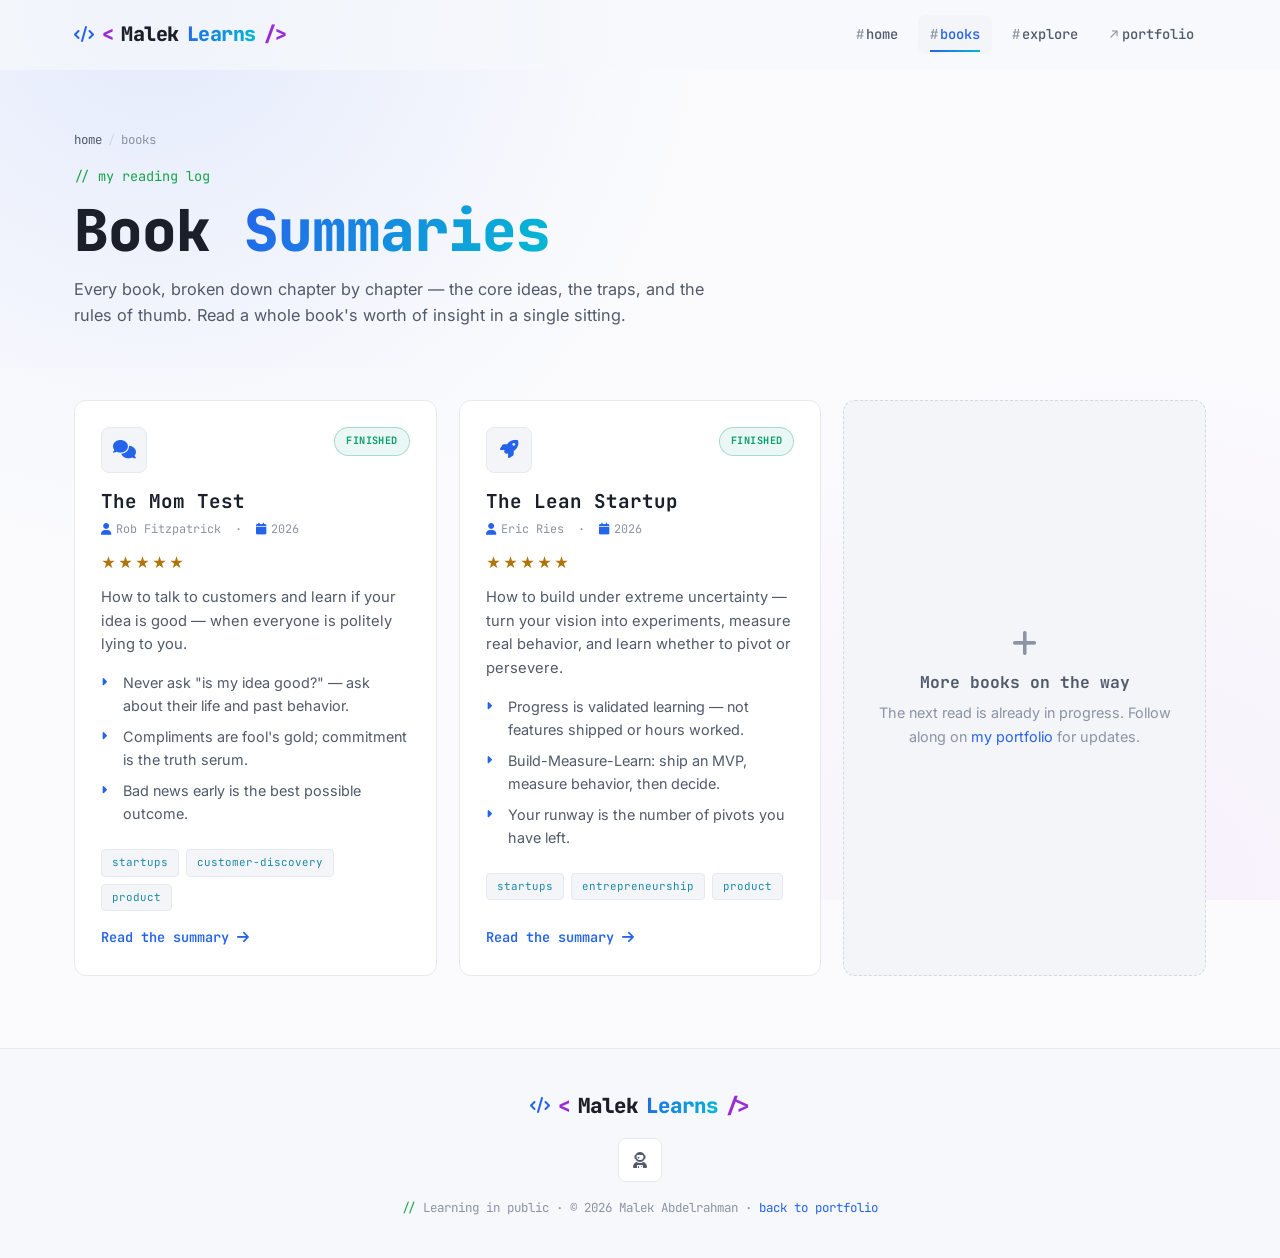
==== commit 52d29100: "Update book section to feature "The Lean Startup" summary - Replace "The Mom Test" with "The Lean St" ====
--- a/books/index.html
+++ b/books/index.html
@@ -65,6 +65,25 @@
                     <span class="k-cta">Read the summary <i class="fas fa-arrow-right"></i></span>
                 </a>
 
+                <!-- The Lean Startup -->
+                <a href="./the-lean-startup/" class="k-card scroll-reveal">
+                    <div class="k-head">
+                        <div class="k-icon"><i class="fas fa-rocket"></i></div>
+                        <span class="k-status done">Finished</span>
+                    </div>
+                    <h3 class="k-title">The Lean Startup</h3>
+                    <p class="k-meta"><i class="fas fa-user"></i>Eric Ries &nbsp;·&nbsp; <i class="fas fa-calendar"></i>2026</p>
+                    <div class="k-rating">★★★★★</div>
+                    <p class="k-desc">How to build under extreme uncertainty — turn your vision into experiments, measure real behavior, and learn whether to pivot or persevere.</p>
+                    <ul class="k-takeaways">
+                        <li>Progress is validated learning — not features shipped or hours worked.</li>
+                        <li>Build-Measure-Learn: ship an MVP, measure behavior, then decide.</li>
+                        <li>Your runway is the number of pivots you have left.</li>
+                    </ul>
+                    <div class="k-tags"><span class="k-tag">startups</span><span class="k-tag">entrepreneurship</span><span class="k-tag">product</span></div>
+                    <span class="k-cta">Read the summary <i class="fas fa-arrow-right"></i></span>
+                </a>
+
                 <!-- Placeholder -->
                 <div class="k-card is-soon scroll-reveal">
                     <i class="fas fa-plus"></i>
